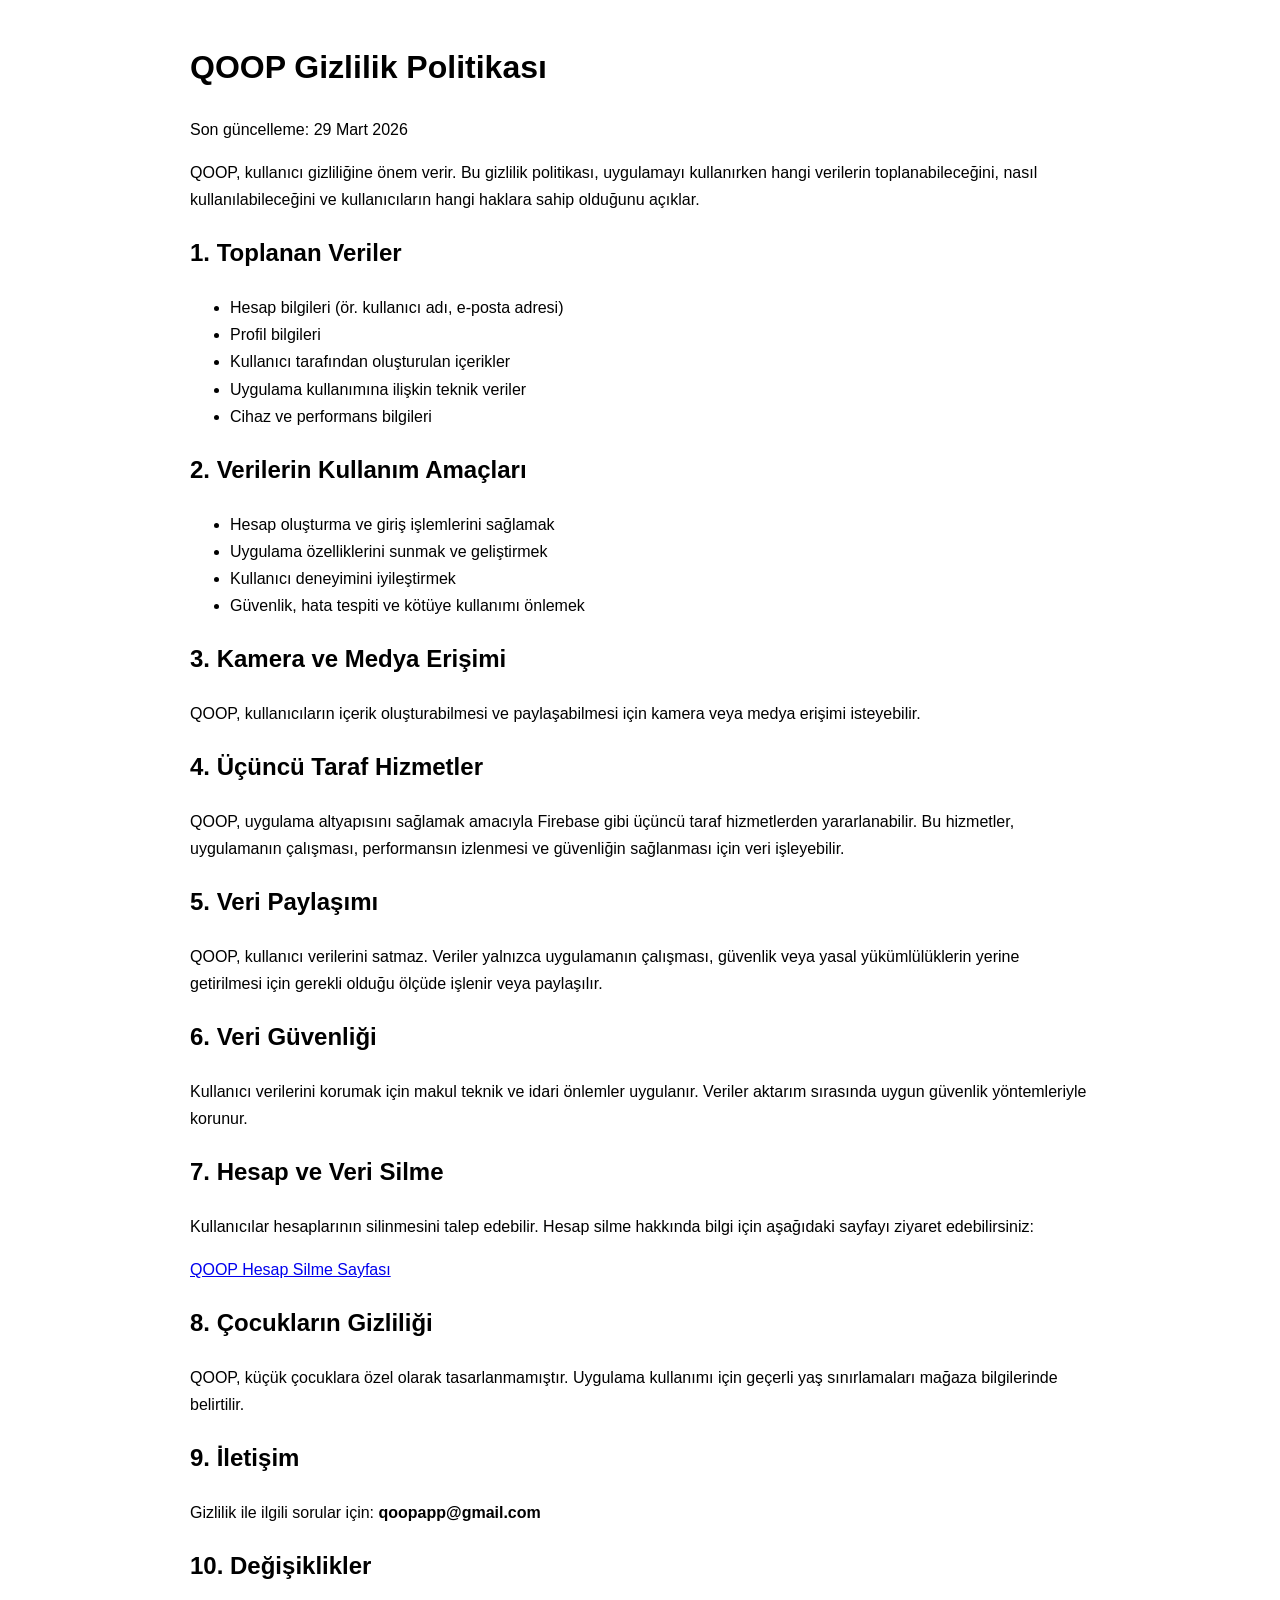
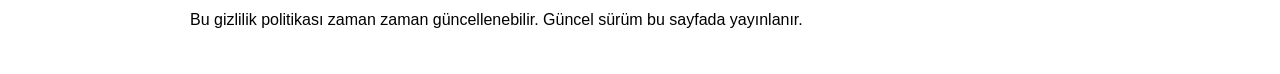
==== index.html @ 03ceca77 "Add QOOP privacy policy in index.html This HTML file outlines the privacy policy for QOOP, detailing" ====
<!DOCTYPE html>
<html lang="tr">
<head>
  <meta charset="UTF-8" />
  <meta name="viewport" content="width=device-width, initial-scale=1.0" />
  <title>QOOP Gizlilik Politikası</title>
</head>
<body style="font-family: Arial, sans-serif; max-width: 900px; margin: 40px auto; line-height: 1.7; padding: 0 20px;">
  <h1>QOOP Gizlilik Politikası</h1>
  <p>Son güncelleme: 29 Mart 2026</p>

  <p>QOOP, kullanıcı gizliliğine önem verir. Bu gizlilik politikası, uygulamayı kullanırken hangi verilerin toplanabileceğini, nasıl kullanılabileceğini ve kullanıcıların hangi haklara sahip olduğunu açıklar.</p>

  <h2>1. Toplanan Veriler</h2>
  <ul>
    <li>Hesap bilgileri (ör. kullanıcı adı, e-posta adresi)</li>
    <li>Profil bilgileri</li>
    <li>Kullanıcı tarafından oluşturulan içerikler</li>
    <li>Uygulama kullanımına ilişkin teknik veriler</li>
    <li>Cihaz ve performans bilgileri</li>
  </ul>

  <h2>2. Verilerin Kullanım Amaçları</h2>
  <ul>
    <li>Hesap oluşturma ve giriş işlemlerini sağlamak</li>
    <li>Uygulama özelliklerini sunmak ve geliştirmek</li>
    <li>Kullanıcı deneyimini iyileştirmek</li>
    <li>Güvenlik, hata tespiti ve kötüye kullanımı önlemek</li>
  </ul>

  <h2>3. Kamera ve Medya Erişimi</h2>
  <p>QOOP, kullanıcıların içerik oluşturabilmesi ve paylaşabilmesi için kamera veya medya erişimi isteyebilir.</p>

  <h2>4. Üçüncü Taraf Hizmetler</h2>
  <p>QOOP, uygulama altyapısını sağlamak amacıyla Firebase gibi üçüncü taraf hizmetlerden yararlanabilir. Bu hizmetler, uygulamanın çalışması, performansın izlenmesi ve güvenliğin sağlanması için veri işleyebilir.</p>

  <h2>5. Veri Paylaşımı</h2>
  <p>QOOP, kullanıcı verilerini satmaz. Veriler yalnızca uygulamanın çalışması, güvenlik veya yasal yükümlülüklerin yerine getirilmesi için gerekli olduğu ölçüde işlenir veya paylaşılır.</p>

  <h2>6. Veri Güvenliği</h2>
  <p>Kullanıcı verilerini korumak için makul teknik ve idari önlemler uygulanır. Veriler aktarım sırasında uygun güvenlik yöntemleriyle korunur.</p>

  <h2>7. Hesap ve Veri Silme</h2>
  <p>Kullanıcılar hesaplarının silinmesini talep edebilir. Hesap silme hakkında bilgi için aşağıdaki sayfayı ziyaret edebilirsiniz:</p>
  <p><a href="https://tasdemirebubekir347-star.github.io/qoop-account-delete/">QOOP Hesap Silme Sayfası</a></p>

  <h2>8. Çocukların Gizliliği</h2>
  <p>QOOP, küçük çocuklara özel olarak tasarlanmamıştır. Uygulama kullanımı için geçerli yaş sınırlamaları mağaza bilgilerinde belirtilir.</p>

  <h2>9. İletişim</h2>
  <p>Gizlilik ile ilgili sorular için: <strong>qoopapp@gmail.com</strong></p>

  <h2>10. Değişiklikler</h2>
  <p>Bu gizlilik politikası zaman zaman güncellenebilir. Güncel sürüm bu sayfada yayınlanır.</p>
</body>
</html>
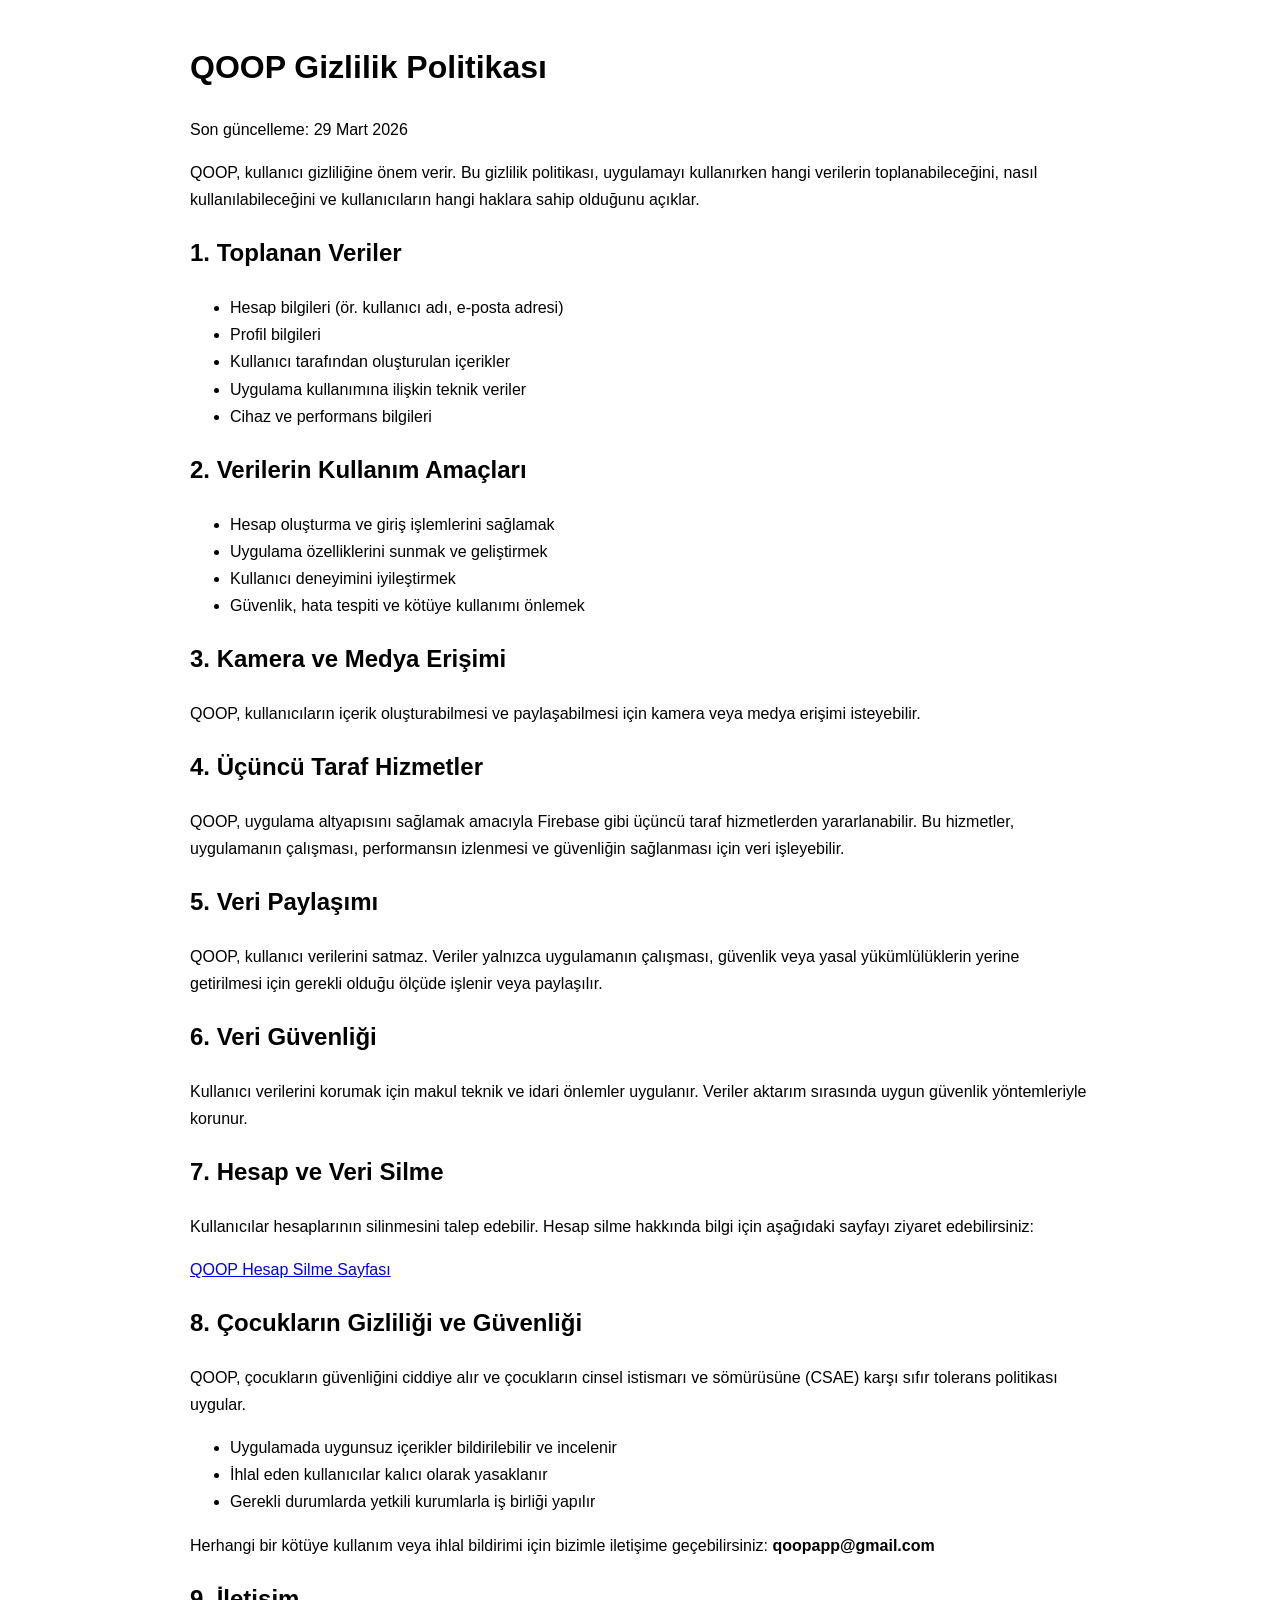
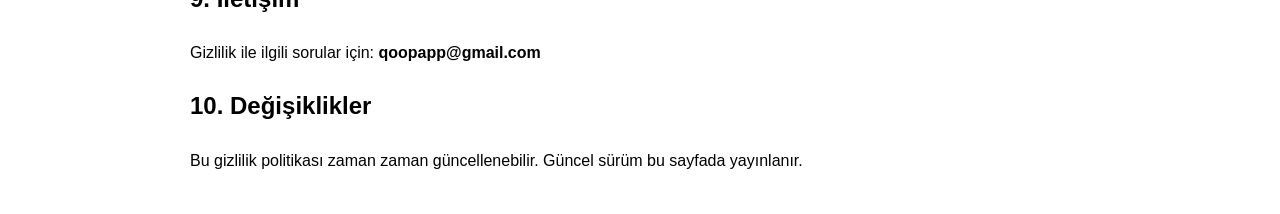
==== commit ad5bcbd1: "Update index.html" ====
--- a/index.html
+++ b/index.html
@@ -1,4 +1,3 @@
-<!DOCTYPE html>
 <html lang="tr">
 <head>
   <meta charset="UTF-8" />
@@ -44,8 +43,14 @@
   <p>Kullanıcılar hesaplarının silinmesini talep edebilir. Hesap silme hakkında bilgi için aşağıdaki sayfayı ziyaret edebilirsiniz:</p>
   <p><a href="https://tasdemirebubekir347-star.github.io/qoop-account-delete/">QOOP Hesap Silme Sayfası</a></p>
 
-  <h2>8. Çocukların Gizliliği</h2>
-  <p>QOOP, küçük çocuklara özel olarak tasarlanmamıştır. Uygulama kullanımı için geçerli yaş sınırlamaları mağaza bilgilerinde belirtilir.</p>
+  <h2>8. Çocukların Gizliliği ve Güvenliği</h2>
+  <p>QOOP, çocukların güvenliğini ciddiye alır ve çocukların cinsel istismarı ve sömürüsüne (CSAE) karşı sıfır tolerans politikası uygular.</p>
+  <ul>
+    <li>Uygulamada uygunsuz içerikler bildirilebilir ve incelenir</li>
+    <li>İhlal eden kullanıcılar kalıcı olarak yasaklanır</li>
+    <li>Gerekli durumlarda yetkili kurumlarla iş birliği yapılır</li>
+  </ul>
+  <p>Herhangi bir kötüye kullanım veya ihlal bildirimi için bizimle iletişime geçebilirsiniz: <strong>qoopapp@gmail.com</strong></p>
 
   <h2>9. İletişim</h2>
   <p>Gizlilik ile ilgili sorular için: <strong>qoopapp@gmail.com</strong></p>
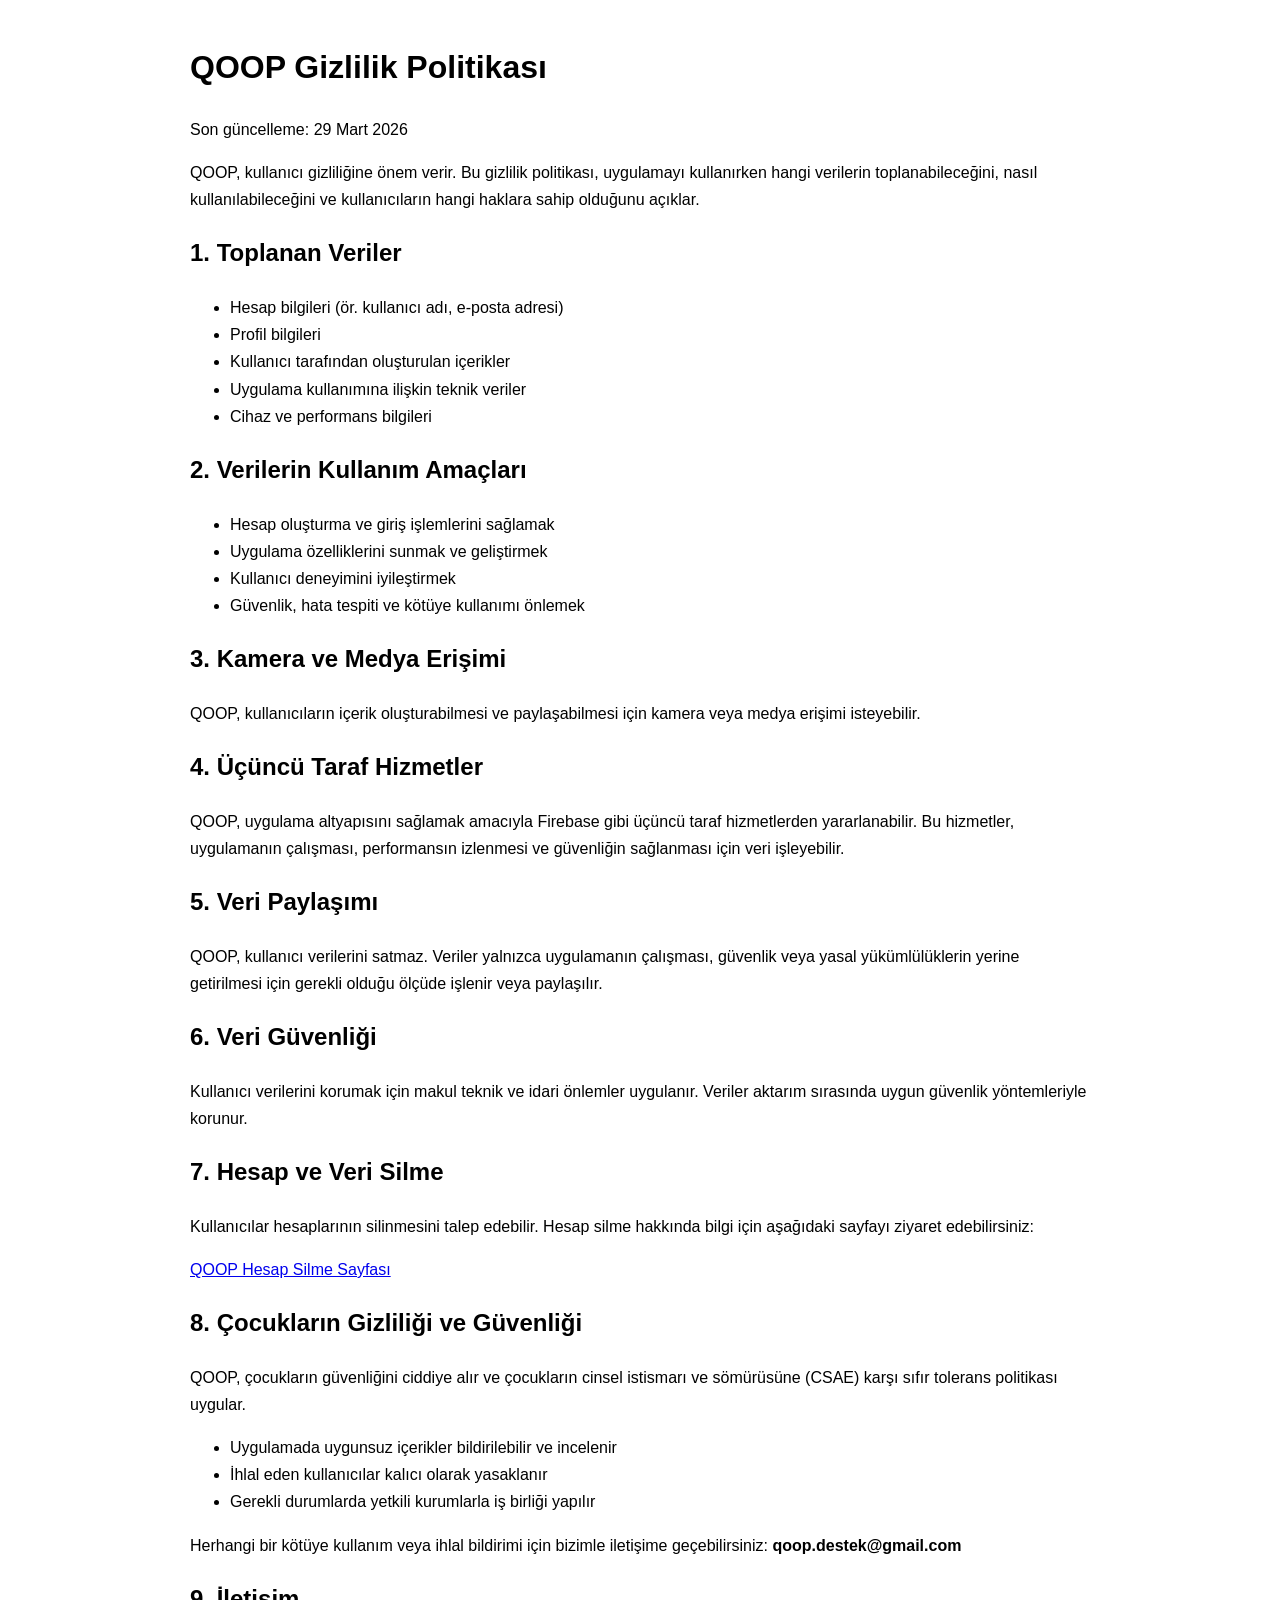
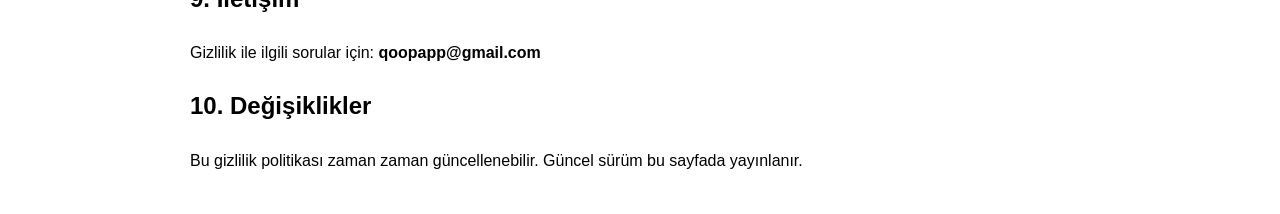
==== commit 93fe41bf: "Update contact email for abuse reports" ====
--- a/index.html
+++ b/index.html
@@ -50,7 +50,7 @@
     <li>İhlal eden kullanıcılar kalıcı olarak yasaklanır</li>
     <li>Gerekli durumlarda yetkili kurumlarla iş birliği yapılır</li>
   </ul>
-  <p>Herhangi bir kötüye kullanım veya ihlal bildirimi için bizimle iletişime geçebilirsiniz: <strong>qoopapp@gmail.com</strong></p>
+  <p>Herhangi bir kötüye kullanım veya ihlal bildirimi için bizimle iletişime geçebilirsiniz: <strong>qoop.destek@gmail.com</strong></p>
 
   <h2>9. İletişim</h2>
   <p>Gizlilik ile ilgili sorular için: <strong>qoopapp@gmail.com</strong></p>
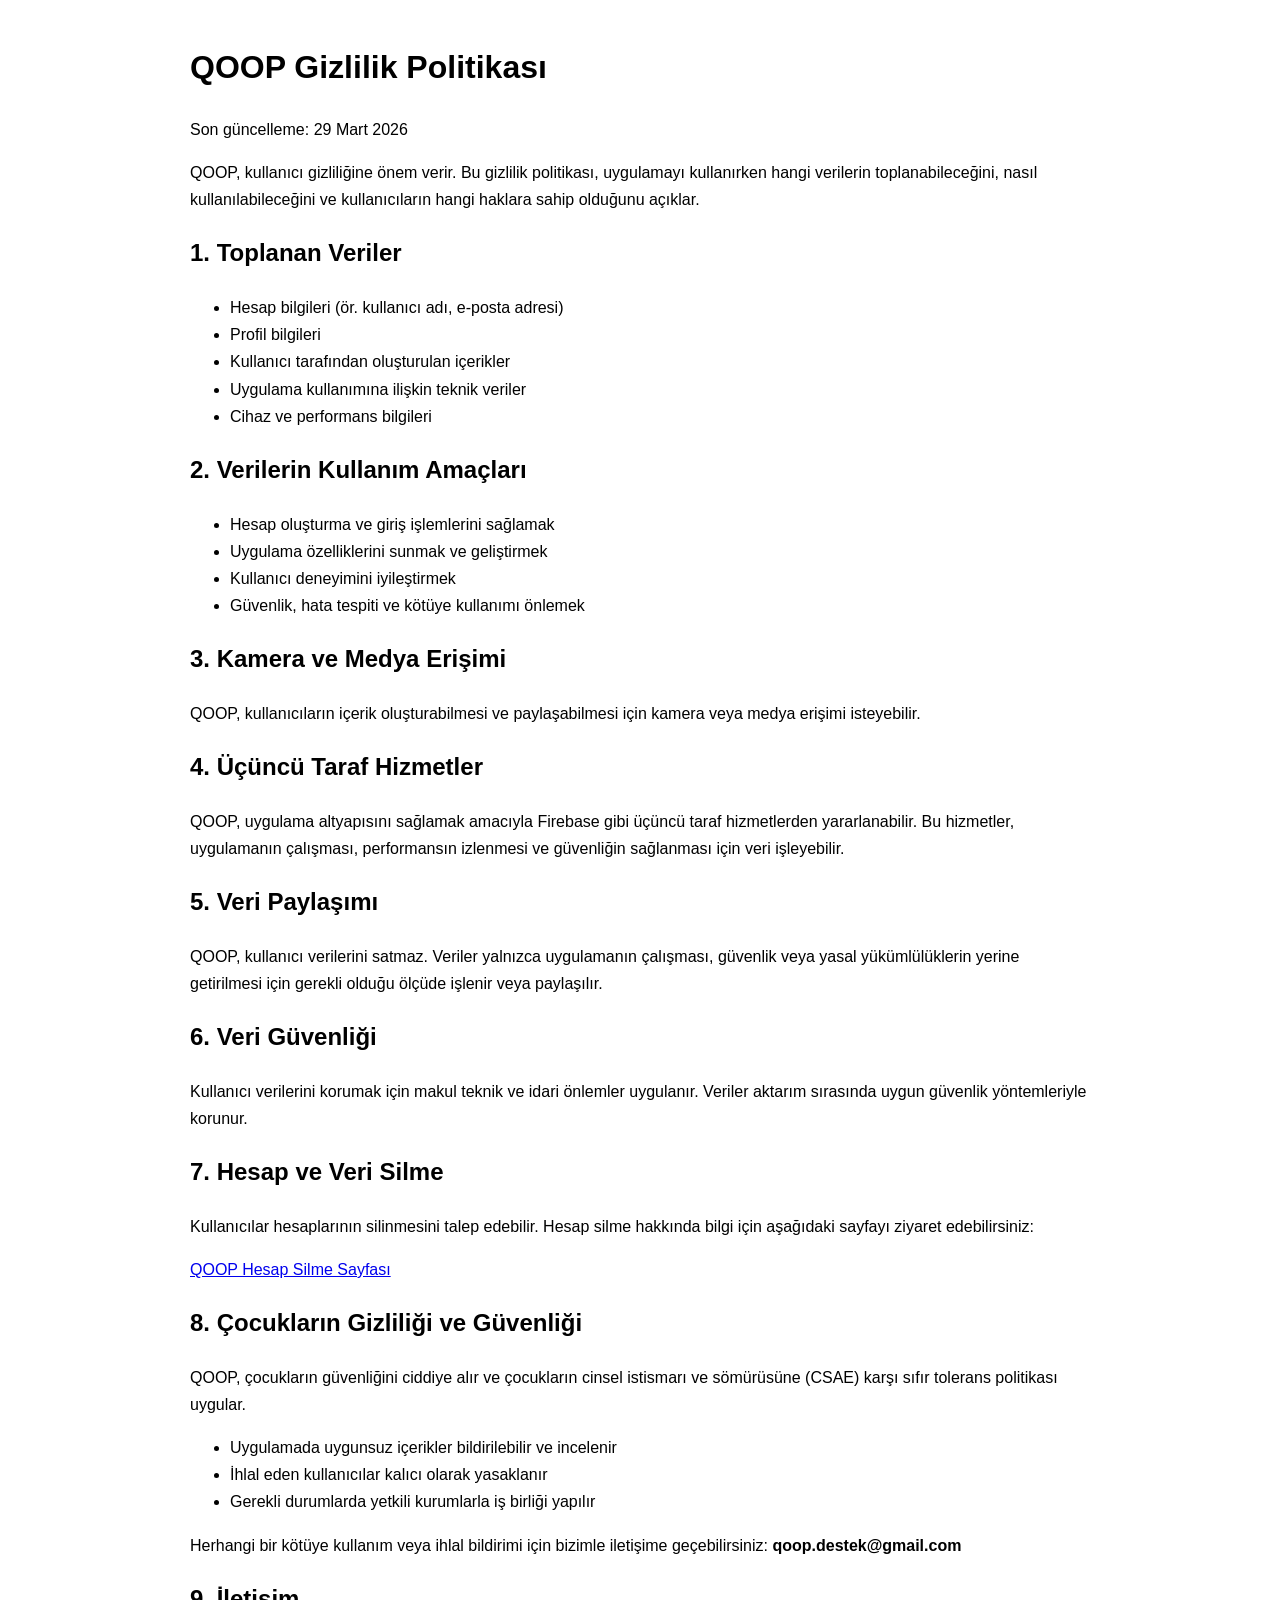
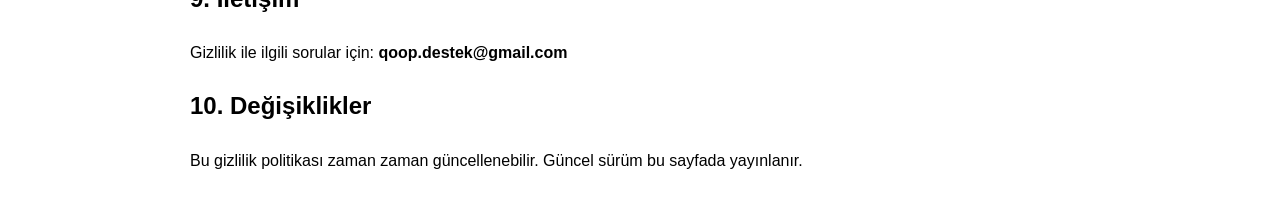
==== commit 16de0e45: "Update contact email for privacy inquiries" ====
--- a/index.html
+++ b/index.html
@@ -53,7 +53,7 @@
   <p>Herhangi bir kötüye kullanım veya ihlal bildirimi için bizimle iletişime geçebilirsiniz: <strong>qoop.destek@gmail.com</strong></p>
 
   <h2>9. İletişim</h2>
-  <p>Gizlilik ile ilgili sorular için: <strong>qoopapp@gmail.com</strong></p>
+  <p>Gizlilik ile ilgili sorular için: <strong>qoop.destek@gmail.com</strong></p>
 
   <h2>10. Değişiklikler</h2>
   <p>Bu gizlilik politikası zaman zaman güncellenebilir. Güncel sürüm bu sayfada yayınlanır.</p>
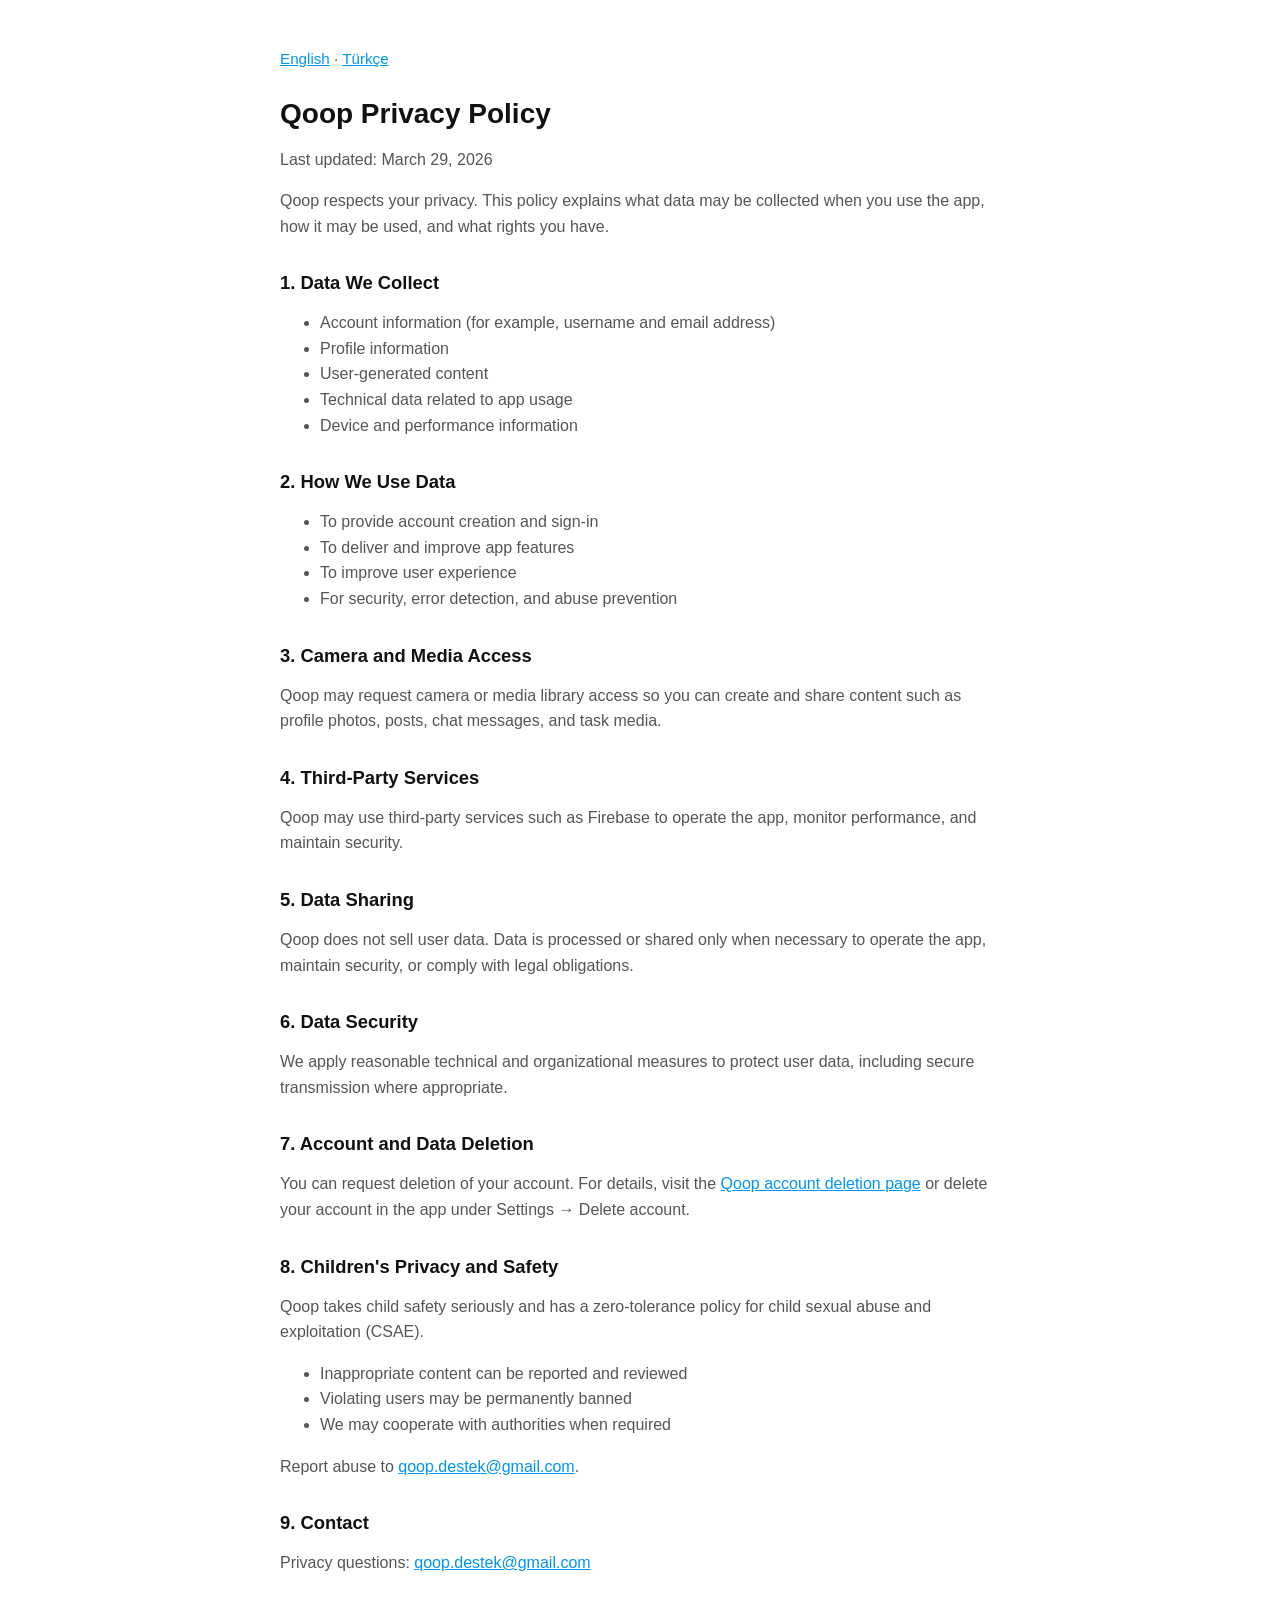
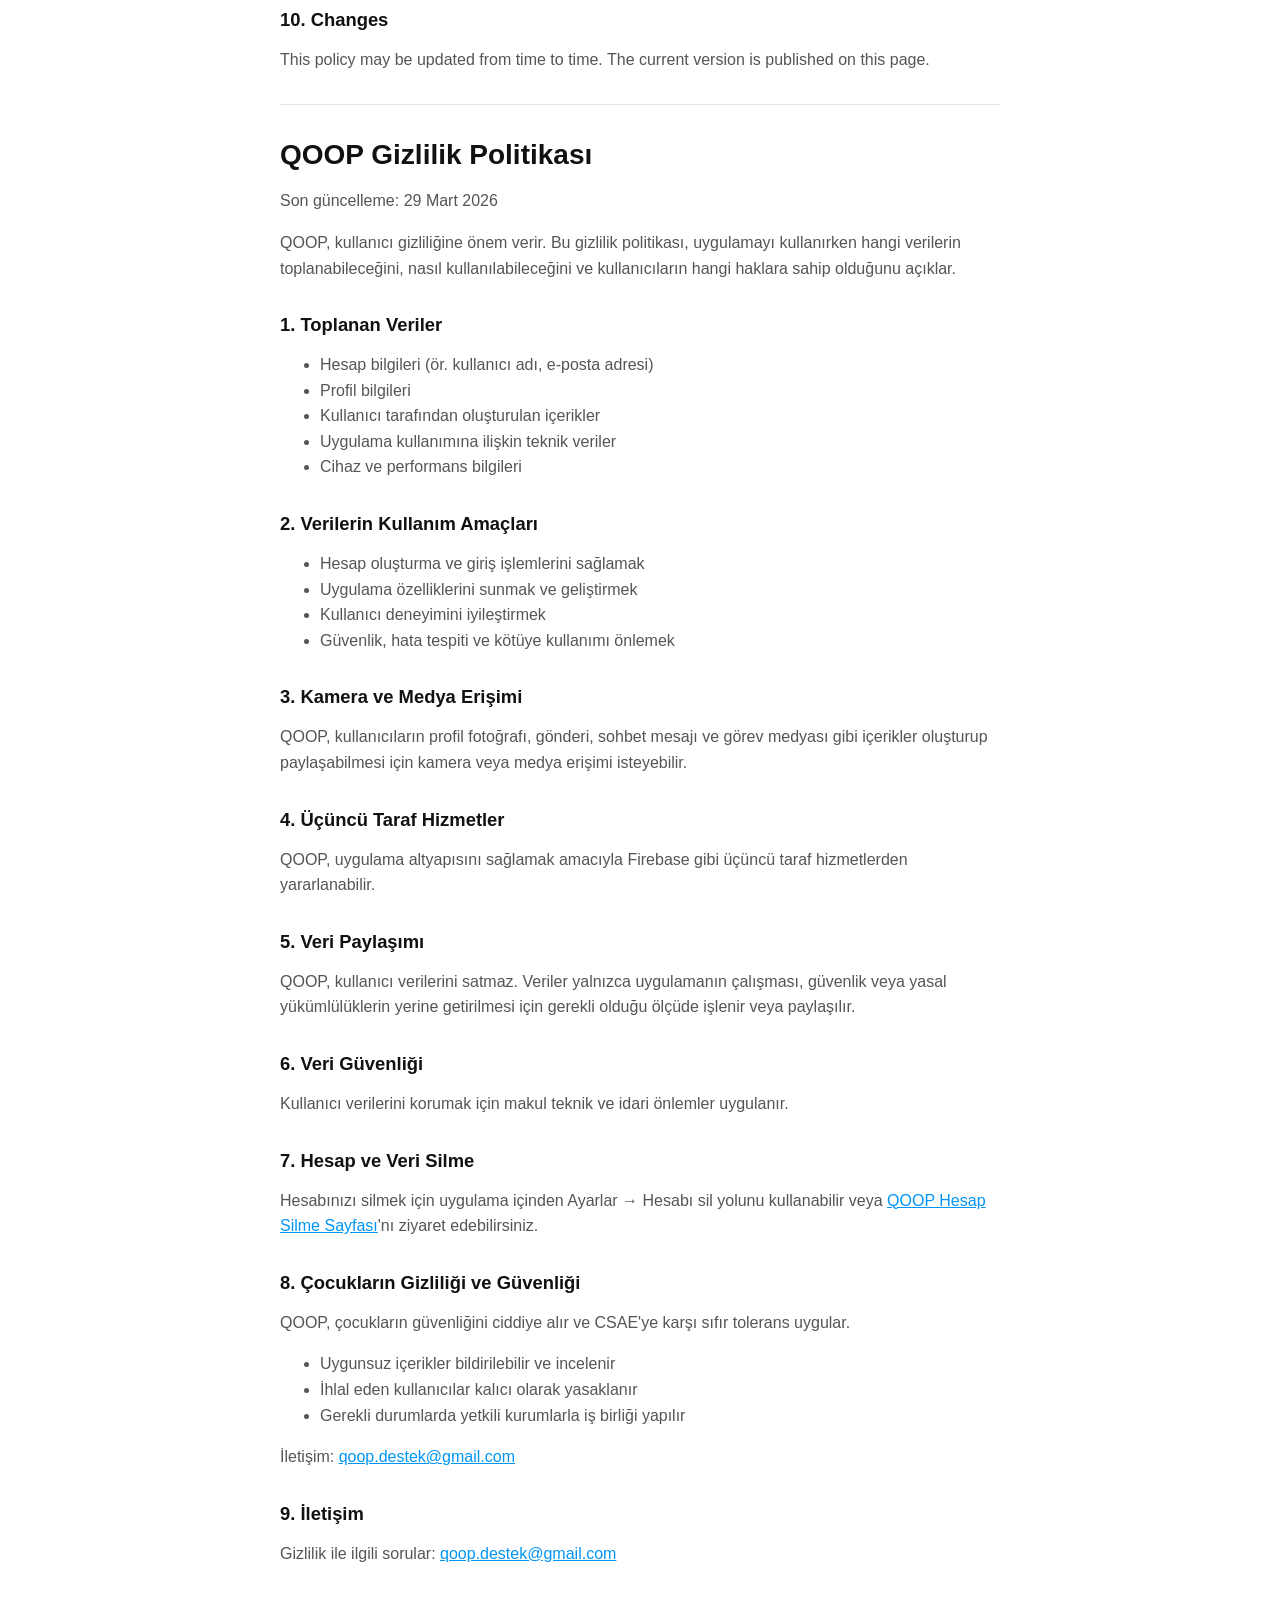
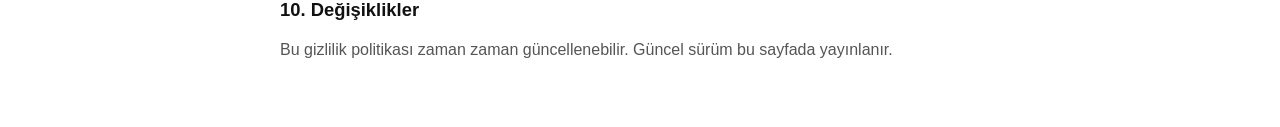
==== commit f390ff82: "Update privacy policy with bilingual EN/TR content for Apple review. Co-authored-by: Cursor <cursora" ====
--- a/index.html
+++ b/index.html
@@ -1,61 +1,136 @@
-<html lang="tr">
+<!DOCTYPE html>
+<html lang="en">
 <head>
-  <meta charset="UTF-8" />
-  <meta name="viewport" content="width=device-width, initial-scale=1.0" />
-  <title>QOOP Gizlilik Politikası</title>
+  <meta charset="utf-8" />
+  <meta name="viewport" content="width=device-width, initial-scale=1" />
+  <title>Qoop Privacy Policy</title>
+  <style>
+    :root { color-scheme: light dark; --bg:#fff; --text:#111; --muted:#555; --link:#0095f6; --card:#f7f7f7; --border:#e5e5e5; }
+    @media (prefers-color-scheme: dark) {
+      :root { --bg:#000; --text:#f5f5f5; --muted:#b0b0b0; --card:#121212; --border:#262626; }
+    }
+    body { margin:0; font-family:-apple-system,BlinkMacSystemFont,"Segoe UI",Roboto,Helvetica,Arial,sans-serif; background:var(--bg); color:var(--text); line-height:1.6; }
+    main { max-width:720px; margin:0 auto; padding:32px 20px 48px; }
+    h1,h2 { line-height:1.25; }
+    h1 { font-size:1.75rem; margin-bottom:.5rem; }
+    h2 { font-size:1.15rem; margin-top:2rem; }
+    p,li { color:var(--muted); }
+    a { color:var(--link); }
+    .lang-switch { margin-bottom:24px; font-size:.95rem; }
+    hr { border:none; border-top:1px solid var(--border); margin:32px 0; }
+  </style>
 </head>
-<body style="font-family: Arial, sans-serif; max-width: 900px; margin: 40px auto; line-height: 1.7; padding: 0 20px;">
-  <h1>QOOP Gizlilik Politikası</h1>
-  <p>Son güncelleme: 29 Mart 2026</p>
+<body>
+  <main>
+    <p class="lang-switch"><a href="#en">English</a> · <a href="#tr">Türkçe</a></p>
 
-  <p>QOOP, kullanıcı gizliliğine önem verir. Bu gizlilik politikası, uygulamayı kullanırken hangi verilerin toplanabileceğini, nasıl kullanılabileceğini ve kullanıcıların hangi haklara sahip olduğunu açıklar.</p>
+    <section id="en" lang="en">
+      <h1>Qoop Privacy Policy</h1>
+      <p>Last updated: March 29, 2026</p>
+      <p>Qoop respects your privacy. This policy explains what data may be collected when you use the app, how it may be used, and what rights you have.</p>
 
-  <h2>1. Toplanan Veriler</h2>
-  <ul>
-    <li>Hesap bilgileri (ör. kullanıcı adı, e-posta adresi)</li>
-    <li>Profil bilgileri</li>
-    <li>Kullanıcı tarafından oluşturulan içerikler</li>
-    <li>Uygulama kullanımına ilişkin teknik veriler</li>
-    <li>Cihaz ve performans bilgileri</li>
-  </ul>
+      <h2>1. Data We Collect</h2>
+      <ul>
+        <li>Account information (for example, username and email address)</li>
+        <li>Profile information</li>
+        <li>User-generated content</li>
+        <li>Technical data related to app usage</li>
+        <li>Device and performance information</li>
+      </ul>
 
-  <h2>2. Verilerin Kullanım Amaçları</h2>
-  <ul>
-    <li>Hesap oluşturma ve giriş işlemlerini sağlamak</li>
-    <li>Uygulama özelliklerini sunmak ve geliştirmek</li>
-    <li>Kullanıcı deneyimini iyileştirmek</li>
-    <li>Güvenlik, hata tespiti ve kötüye kullanımı önlemek</li>
-  </ul>
+      <h2>2. How We Use Data</h2>
+      <ul>
+        <li>To provide account creation and sign-in</li>
+        <li>To deliver and improve app features</li>
+        <li>To improve user experience</li>
+        <li>For security, error detection, and abuse prevention</li>
+      </ul>
 
-  <h2>3. Kamera ve Medya Erişimi</h2>
-  <p>QOOP, kullanıcıların içerik oluşturabilmesi ve paylaşabilmesi için kamera veya medya erişimi isteyebilir.</p>
+      <h2>3. Camera and Media Access</h2>
+      <p>Qoop may request camera or media library access so you can create and share content such as profile photos, posts, chat messages, and task media.</p>
 
-  <h2>4. Üçüncü Taraf Hizmetler</h2>
-  <p>QOOP, uygulama altyapısını sağlamak amacıyla Firebase gibi üçüncü taraf hizmetlerden yararlanabilir. Bu hizmetler, uygulamanın çalışması, performansın izlenmesi ve güvenliğin sağlanması için veri işleyebilir.</p>
+      <h2>4. Third-Party Services</h2>
+      <p>Qoop may use third-party services such as Firebase to operate the app, monitor performance, and maintain security.</p>
 
-  <h2>5. Veri Paylaşımı</h2>
-  <p>QOOP, kullanıcı verilerini satmaz. Veriler yalnızca uygulamanın çalışması, güvenlik veya yasal yükümlülüklerin yerine getirilmesi için gerekli olduğu ölçüde işlenir veya paylaşılır.</p>
+      <h2>5. Data Sharing</h2>
+      <p>Qoop does not sell user data. Data is processed or shared only when necessary to operate the app, maintain security, or comply with legal obligations.</p>
 
-  <h2>6. Veri Güvenliği</h2>
-  <p>Kullanıcı verilerini korumak için makul teknik ve idari önlemler uygulanır. Veriler aktarım sırasında uygun güvenlik yöntemleriyle korunur.</p>
+      <h2>6. Data Security</h2>
+      <p>We apply reasonable technical and organizational measures to protect user data, including secure transmission where appropriate.</p>
 
-  <h2>7. Hesap ve Veri Silme</h2>
-  <p>Kullanıcılar hesaplarının silinmesini talep edebilir. Hesap silme hakkında bilgi için aşağıdaki sayfayı ziyaret edebilirsiniz:</p>
-  <p><a href="https://tasdemirebubekir347-star.github.io/qoop-account-delete/">QOOP Hesap Silme Sayfası</a></p>
+      <h2>7. Account and Data Deletion</h2>
+      <p>You can request deletion of your account. For details, visit the <a href="delete-account.html">Qoop account deletion page</a> or delete your account in the app under Settings → Delete account.</p>
 
-  <h2>8. Çocukların Gizliliği ve Güvenliği</h2>
-  <p>QOOP, çocukların güvenliğini ciddiye alır ve çocukların cinsel istismarı ve sömürüsüne (CSAE) karşı sıfır tolerans politikası uygular.</p>
-  <ul>
-    <li>Uygulamada uygunsuz içerikler bildirilebilir ve incelenir</li>
-    <li>İhlal eden kullanıcılar kalıcı olarak yasaklanır</li>
-    <li>Gerekli durumlarda yetkili kurumlarla iş birliği yapılır</li>
-  </ul>
-  <p>Herhangi bir kötüye kullanım veya ihlal bildirimi için bizimle iletişime geçebilirsiniz: <strong>qoop.destek@gmail.com</strong></p>
+      <h2>8. Children's Privacy and Safety</h2>
+      <p>Qoop takes child safety seriously and has a zero-tolerance policy for child sexual abuse and exploitation (CSAE).</p>
+      <ul>
+        <li>Inappropriate content can be reported and reviewed</li>
+        <li>Violating users may be permanently banned</li>
+        <li>We may cooperate with authorities when required</li>
+      </ul>
+      <p>Report abuse to <a href="mailto:qoop.destek@gmail.com">qoop.destek@gmail.com</a>.</p>
 
-  <h2>9. İletişim</h2>
-  <p>Gizlilik ile ilgili sorular için: <strong>qoop.destek@gmail.com</strong></p>
+      <h2>9. Contact</h2>
+      <p>Privacy questions: <a href="mailto:qoop.destek@gmail.com">qoop.destek@gmail.com</a></p>
 
-  <h2>10. Değişiklikler</h2>
-  <p>Bu gizlilik politikası zaman zaman güncellenebilir. Güncel sürüm bu sayfada yayınlanır.</p>
+      <h2>10. Changes</h2>
+      <p>This policy may be updated from time to time. The current version is published on this page.</p>
+    </section>
+
+    <hr />
+
+    <section id="tr" lang="tr">
+      <h1>QOOP Gizlilik Politikası</h1>
+      <p>Son güncelleme: 29 Mart 2026</p>
+      <p>QOOP, kullanıcı gizliliğine önem verir. Bu gizlilik politikası, uygulamayı kullanırken hangi verilerin toplanabileceğini, nasıl kullanılabileceğini ve kullanıcıların hangi haklara sahip olduğunu açıklar.</p>
+
+      <h2>1. Toplanan Veriler</h2>
+      <ul>
+        <li>Hesap bilgileri (ör. kullanıcı adı, e-posta adresi)</li>
+        <li>Profil bilgileri</li>
+        <li>Kullanıcı tarafından oluşturulan içerikler</li>
+        <li>Uygulama kullanımına ilişkin teknik veriler</li>
+        <li>Cihaz ve performans bilgileri</li>
+      </ul>
+
+      <h2>2. Verilerin Kullanım Amaçları</h2>
+      <ul>
+        <li>Hesap oluşturma ve giriş işlemlerini sağlamak</li>
+        <li>Uygulama özelliklerini sunmak ve geliştirmek</li>
+        <li>Kullanıcı deneyimini iyileştirmek</li>
+        <li>Güvenlik, hata tespiti ve kötüye kullanımı önlemek</li>
+      </ul>
+
+      <h2>3. Kamera ve Medya Erişimi</h2>
+      <p>QOOP, kullanıcıların profil fotoğrafı, gönderi, sohbet mesajı ve görev medyası gibi içerikler oluşturup paylaşabilmesi için kamera veya medya erişimi isteyebilir.</p>
+
+      <h2>4. Üçüncü Taraf Hizmetler</h2>
+      <p>QOOP, uygulama altyapısını sağlamak amacıyla Firebase gibi üçüncü taraf hizmetlerden yararlanabilir.</p>
+
+      <h2>5. Veri Paylaşımı</h2>
+      <p>QOOP, kullanıcı verilerini satmaz. Veriler yalnızca uygulamanın çalışması, güvenlik veya yasal yükümlülüklerin yerine getirilmesi için gerekli olduğu ölçüde işlenir veya paylaşılır.</p>
+
+      <h2>6. Veri Güvenliği</h2>
+      <p>Kullanıcı verilerini korumak için makul teknik ve idari önlemler uygulanır.</p>
+
+      <h2>7. Hesap ve Veri Silme</h2>
+      <p>Hesabınızı silmek için uygulama içinden Ayarlar → Hesabı sil yolunu kullanabilir veya <a href="delete-account.html">QOOP Hesap Silme Sayfası</a>'nı ziyaret edebilirsiniz.</p>
+
+      <h2>8. Çocukların Gizliliği ve Güvenliği</h2>
+      <p>QOOP, çocukların güvenliğini ciddiye alır ve CSAE'ye karşı sıfır tolerans uygular.</p>
+      <ul>
+        <li>Uygunsuz içerikler bildirilebilir ve incelenir</li>
+        <li>İhlal eden kullanıcılar kalıcı olarak yasaklanır</li>
+        <li>Gerekli durumlarda yetkili kurumlarla iş birliği yapılır</li>
+      </ul>
+      <p>İletişim: <a href="mailto:qoop.destek@gmail.com">qoop.destek@gmail.com</a></p>
+
+      <h2>9. İletişim</h2>
+      <p>Gizlilik ile ilgili sorular: <a href="mailto:qoop.destek@gmail.com">qoop.destek@gmail.com</a></p>
+
+      <h2>10. Değişiklikler</h2>
+      <p>Bu gizlilik politikası zaman zaman güncellenebilir. Güncel sürüm bu sayfada yayınlanır.</p>
+    </section>
+  </main>
 </body>
 </html>
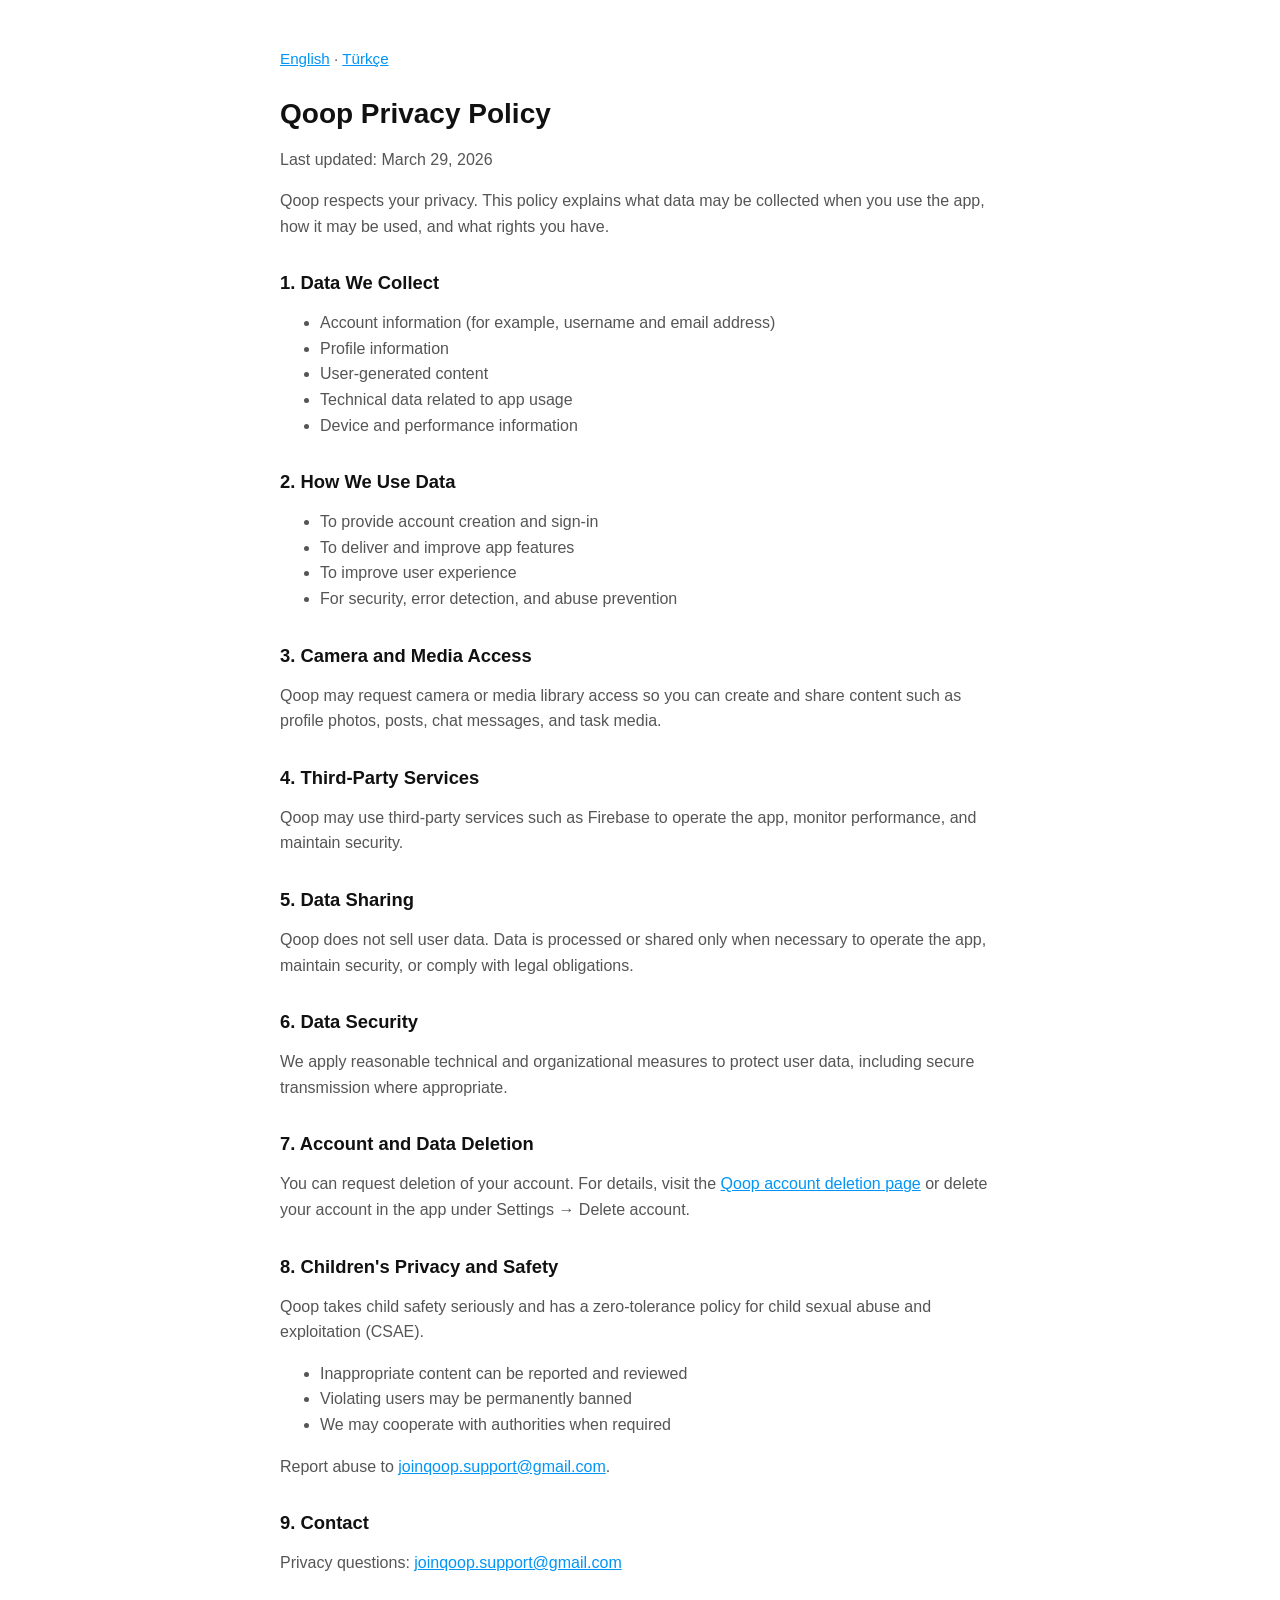
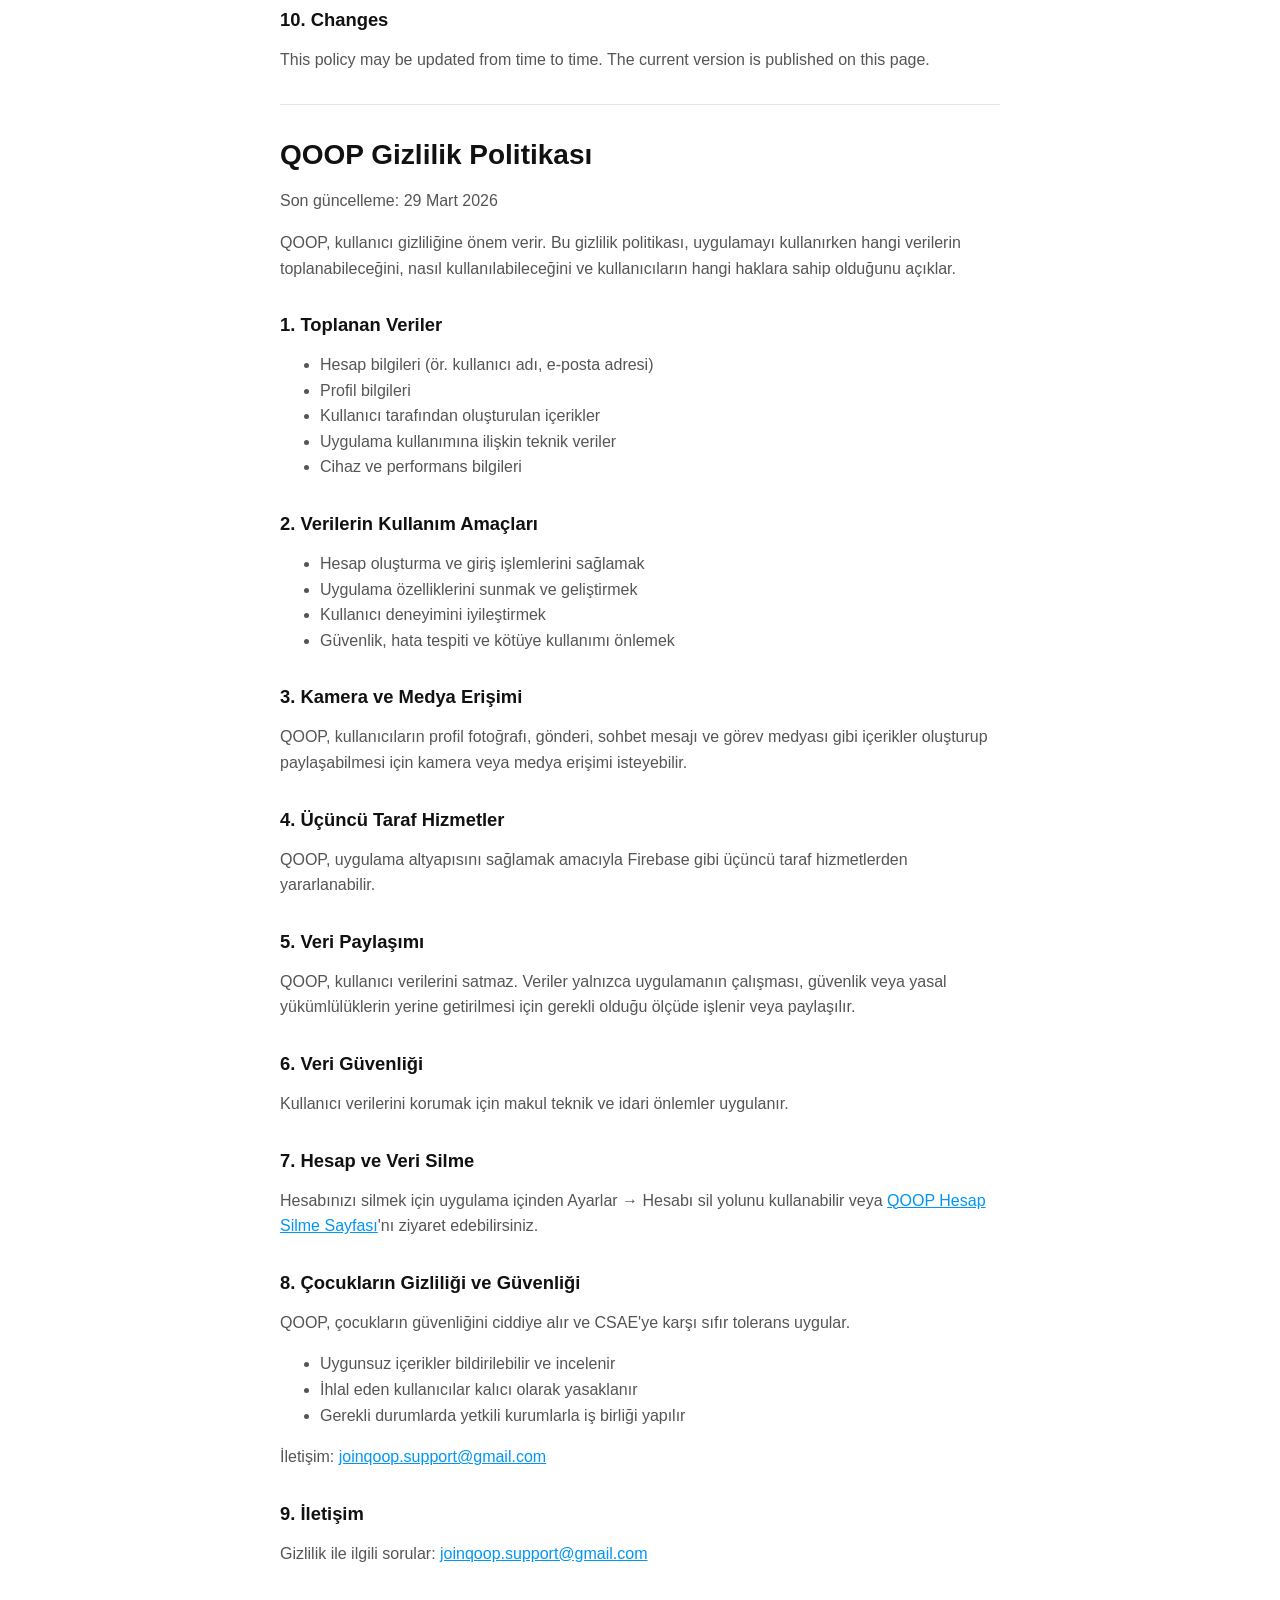
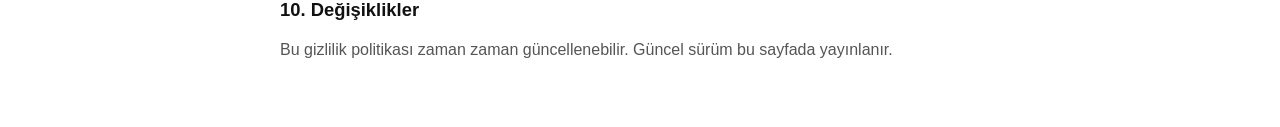
==== commit 0b753fac: "Update support email to joinqoop.support@gmail.com" ====
--- a/index.html
+++ b/index.html
@@ -68,10 +68,10 @@
         <li>Violating users may be permanently banned</li>
         <li>We may cooperate with authorities when required</li>
       </ul>
-      <p>Report abuse to <a href="mailto:qoop.destek@gmail.com">qoop.destek@gmail.com</a>.</p>
+      <p>Report abuse to <a href="mailto:joinqoop.support@gmail.com">joinqoop.support@gmail.com</a>.</p>
 
       <h2>9. Contact</h2>
-      <p>Privacy questions: <a href="mailto:qoop.destek@gmail.com">qoop.destek@gmail.com</a></p>
+      <p>Privacy questions: <a href="mailto:joinqoop.support@gmail.com">joinqoop.support@gmail.com</a></p>
 
       <h2>10. Changes</h2>
       <p>This policy may be updated from time to time. The current version is published on this page.</p>
@@ -123,10 +123,10 @@
         <li>İhlal eden kullanıcılar kalıcı olarak yasaklanır</li>
         <li>Gerekli durumlarda yetkili kurumlarla iş birliği yapılır</li>
       </ul>
-      <p>İletişim: <a href="mailto:qoop.destek@gmail.com">qoop.destek@gmail.com</a></p>
+      <p>İletişim: <a href="mailto:joinqoop.support@gmail.com">joinqoop.support@gmail.com</a></p>
 
       <h2>9. İletişim</h2>
-      <p>Gizlilik ile ilgili sorular: <a href="mailto:qoop.destek@gmail.com">qoop.destek@gmail.com</a></p>
+      <p>Gizlilik ile ilgili sorular: <a href="mailto:joinqoop.support@gmail.com">joinqoop.support@gmail.com</a></p>
 
       <h2>10. Değişiklikler</h2>
       <p>Bu gizlilik politikası zaman zaman güncellenebilir. Güncel sürüm bu sayfada yayınlanır.</p>
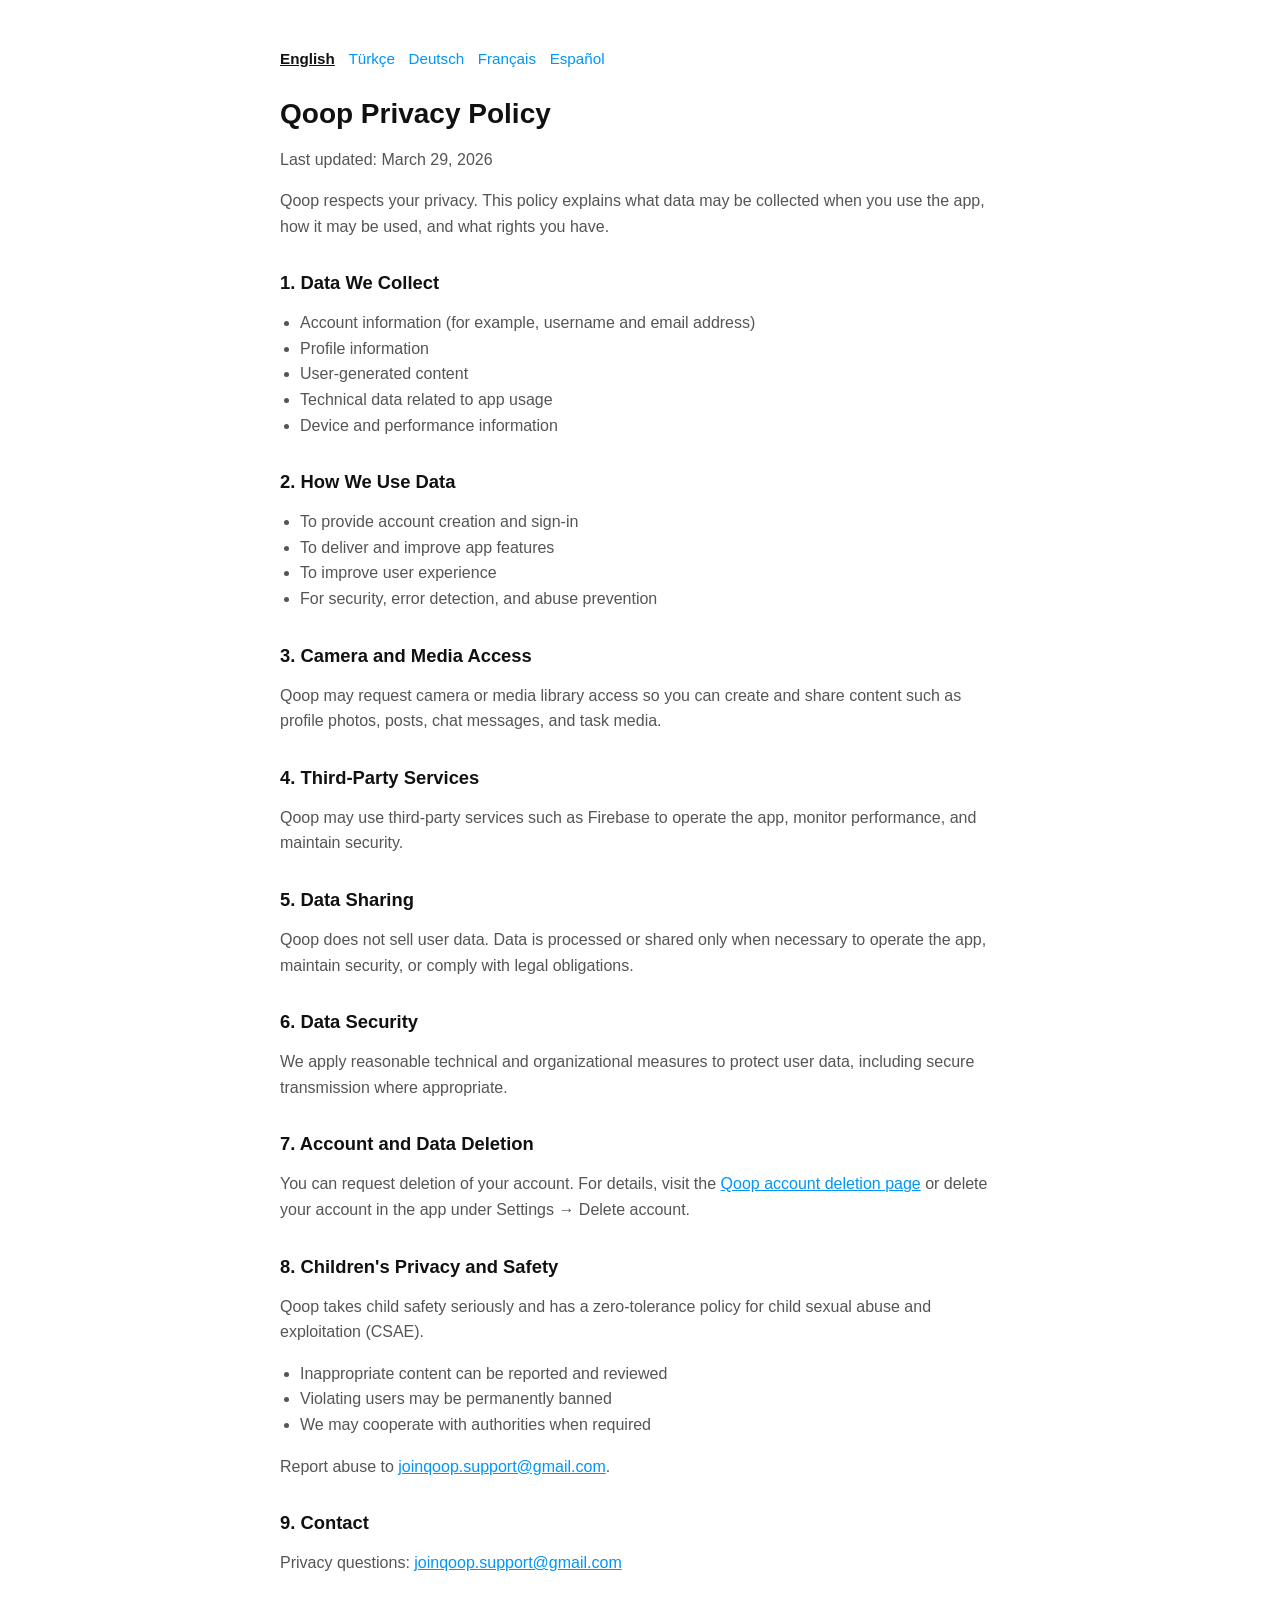
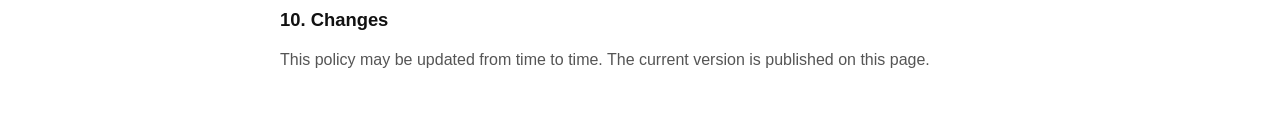
==== commit f1c300c6: "Add English, Turkish, German, French, and Spanish on legal pages" ====
--- a/index.html
+++ b/index.html
@@ -16,19 +16,31 @@
     h2 { font-size:1.15rem; margin-top:2rem; }
     p,li { color:var(--muted); }
     a { color:var(--link); }
-    .lang-switch { margin-bottom:24px; font-size:.95rem; }
-    hr { border:none; border-top:1px solid var(--border); margin:32px 0; }
+    ol, ul { padding-left:1.25rem; }
+    .card { background:var(--card); border:1px solid var(--border); border-radius:12px; padding:16px 18px; margin:20px 0; }
+    .lang-switch { margin-bottom:24px; font-size:.95rem; display:flex; flex-wrap:wrap; gap:.4rem .85rem; }
+    .lang-switch a { text-decoration:none; }
+    .lang-switch a.is-active { font-weight:700; color:var(--text); text-decoration:underline; }
+    .lang-panel { display:none; }
+    .lang-panel.is-active { display:block; }
+
   </style>
 </head>
 <body>
   <main>
-    <p class="lang-switch"><a href="#en">English</a> · <a href="#tr">Türkçe</a></p>
-
-    <section id="en" lang="en">
+    <p class="lang-switch" role="navigation">
+      <a href="#en">English</a>
+      <a href="#tr">Türkçe</a>
+      <a href="#de">Deutsch</a>
+      <a href="#fr">Français</a>
+      <a href="#es">Español</a>
+    </p>
+
+    <section id="en" class="lang-panel" lang="en">
+
       <h1>Qoop Privacy Policy</h1>
       <p>Last updated: March 29, 2026</p>
       <p>Qoop respects your privacy. This policy explains what data may be collected when you use the app, how it may be used, and what rights you have.</p>
-
       <h2>1. Data We Collect</h2>
       <ul>
         <li>Account information (for example, username and email address)</li>
@@ -37,7 +49,6 @@
         <li>Technical data related to app usage</li>
         <li>Device and performance information</li>
       </ul>
-
       <h2>2. How We Use Data</h2>
       <ul>
         <li>To provide account creation and sign-in</li>
@@ -45,22 +56,16 @@
         <li>To improve user experience</li>
         <li>For security, error detection, and abuse prevention</li>
       </ul>
-
       <h2>3. Camera and Media Access</h2>
       <p>Qoop may request camera or media library access so you can create and share content such as profile photos, posts, chat messages, and task media.</p>
-
       <h2>4. Third-Party Services</h2>
       <p>Qoop may use third-party services such as Firebase to operate the app, monitor performance, and maintain security.</p>
-
       <h2>5. Data Sharing</h2>
       <p>Qoop does not sell user data. Data is processed or shared only when necessary to operate the app, maintain security, or comply with legal obligations.</p>
-
       <h2>6. Data Security</h2>
       <p>We apply reasonable technical and organizational measures to protect user data, including secure transmission where appropriate.</p>
-
       <h2>7. Account and Data Deletion</h2>
       <p>You can request deletion of your account. For details, visit the <a href="delete-account.html">Qoop account deletion page</a> or delete your account in the app under Settings → Delete account.</p>
-
       <h2>8. Children's Privacy and Safety</h2>
       <p>Qoop takes child safety seriously and has a zero-tolerance policy for child sexual abuse and exploitation (CSAE).</p>
       <ul>
@@ -69,21 +74,16 @@
         <li>We may cooperate with authorities when required</li>
       </ul>
       <p>Report abuse to <a href="mailto:joinqoop.support@gmail.com">joinqoop.support@gmail.com</a>.</p>
-
       <h2>9. Contact</h2>
       <p>Privacy questions: <a href="mailto:joinqoop.support@gmail.com">joinqoop.support@gmail.com</a></p>
-
       <h2>10. Changes</h2>
       <p>This policy may be updated from time to time. The current version is published on this page.</p>
     </section>
-
-    <hr />
-
-    <section id="tr" lang="tr">
+    <section id="tr" class="lang-panel" lang="tr">
+
       <h1>QOOP Gizlilik Politikası</h1>
       <p>Son güncelleme: 29 Mart 2026</p>
       <p>QOOP, kullanıcı gizliliğine önem verir. Bu gizlilik politikası, uygulamayı kullanırken hangi verilerin toplanabileceğini, nasıl kullanılabileceğini ve kullanıcıların hangi haklara sahip olduğunu açıklar.</p>
-
       <h2>1. Toplanan Veriler</h2>
       <ul>
         <li>Hesap bilgileri (ör. kullanıcı adı, e-posta adresi)</li>
@@ -92,7 +92,6 @@
         <li>Uygulama kullanımına ilişkin teknik veriler</li>
         <li>Cihaz ve performans bilgileri</li>
       </ul>
-
       <h2>2. Verilerin Kullanım Amaçları</h2>
       <ul>
         <li>Hesap oluşturma ve giriş işlemlerini sağlamak</li>
@@ -100,22 +99,16 @@
         <li>Kullanıcı deneyimini iyileştirmek</li>
         <li>Güvenlik, hata tespiti ve kötüye kullanımı önlemek</li>
       </ul>
-
       <h2>3. Kamera ve Medya Erişimi</h2>
       <p>QOOP, kullanıcıların profil fotoğrafı, gönderi, sohbet mesajı ve görev medyası gibi içerikler oluşturup paylaşabilmesi için kamera veya medya erişimi isteyebilir.</p>
-
       <h2>4. Üçüncü Taraf Hizmetler</h2>
       <p>QOOP, uygulama altyapısını sağlamak amacıyla Firebase gibi üçüncü taraf hizmetlerden yararlanabilir.</p>
-
       <h2>5. Veri Paylaşımı</h2>
       <p>QOOP, kullanıcı verilerini satmaz. Veriler yalnızca uygulamanın çalışması, güvenlik veya yasal yükümlülüklerin yerine getirilmesi için gerekli olduğu ölçüde işlenir veya paylaşılır.</p>
-
       <h2>6. Veri Güvenliği</h2>
       <p>Kullanıcı verilerini korumak için makul teknik ve idari önlemler uygulanır.</p>
-
       <h2>7. Hesap ve Veri Silme</h2>
       <p>Hesabınızı silmek için uygulama içinden Ayarlar → Hesabı sil yolunu kullanabilir veya <a href="delete-account.html">QOOP Hesap Silme Sayfası</a>'nı ziyaret edebilirsiniz.</p>
-
       <h2>8. Çocukların Gizliliği ve Güvenliği</h2>
       <p>QOOP, çocukların güvenliğini ciddiye alır ve CSAE'ye karşı sıfır tolerans uygular.</p>
       <ul>
@@ -124,13 +117,169 @@
         <li>Gerekli durumlarda yetkili kurumlarla iş birliği yapılır</li>
       </ul>
       <p>İletişim: <a href="mailto:joinqoop.support@gmail.com">joinqoop.support@gmail.com</a></p>
-
       <h2>9. İletişim</h2>
       <p>Gizlilik ile ilgili sorular: <a href="mailto:joinqoop.support@gmail.com">joinqoop.support@gmail.com</a></p>
-
       <h2>10. Değişiklikler</h2>
       <p>Bu gizlilik politikası zaman zaman güncellenebilir. Güncel sürüm bu sayfada yayınlanır.</p>
     </section>
+    <section id="de" class="lang-panel" lang="de">
+
+      <h1>Qoop-Datenschutzrichtlinie</h1>
+      <p>Zuletzt aktualisiert: 29. März 2026</p>
+      <p>Qoop respektiert deine Privatsphäre. Diese Richtlinie erklärt, welche Daten bei der Nutzung der App erfasst werden können, wie sie verwendet werden dürfen und welche Rechte du hast.</p>
+      <h2>1. Welche Daten wir erfassen</h2>
+      <ul>
+        <li>Kontoinformationen (z. B. Benutzername und E-Mail-Adresse)</li>
+        <li>Profilinformationen</li>
+        <li>Von Nutzerinnen und Nutzern erstellte Inhalte</li>
+        <li>Technische Daten zur App-Nutzung</li>
+        <li>Geräte- und Leistungsinformationen</li>
+      </ul>
+      <h2>2. Wie wir Daten verwenden</h2>
+      <ul>
+        <li>Zur Kontoerstellung und Anmeldung</li>
+        <li>Zur Bereitstellung und Verbesserung von App-Funktionen</li>
+        <li>Zur Verbesserung der Nutzererfahrung</li>
+        <li>Für Sicherheit, Fehlererkennung und Missbrauchsprävention</li>
+      </ul>
+      <h2>3. Kamera- und Medienzugriff</h2>
+      <p>Qoop kann Zugriff auf Kamera oder Mediathek anfordern, damit du Inhalte wie Profilfotos, Beiträge, Chatnachrichten und Aufgabenmedien erstellen und teilen kannst.</p>
+      <h2>4. Dienste Dritter</h2>
+      <p>Qoop kann Dienste Dritter wie Firebase nutzen, um die App zu betreiben, die Leistung zu überwachen und die Sicherheit aufrechtzuerhalten.</p>
+      <h2>5. Datenweitergabe</h2>
+      <p>Qoop verkauft keine Nutzerdaten. Daten werden nur verarbeitet oder weitergegeben, wenn dies für den Betrieb der App, die Sicherheit oder gesetzliche Pflichten erforderlich ist.</p>
+      <h2>6. Datensicherheit</h2>
+      <p>Wir setzen angemessene technische und organisatorische Maßnahmen zum Schutz der Nutzerdaten ein, einschließlich sicherer Übertragung, soweit sinnvoll.</p>
+      <h2>7. Konto- und Datenlöschung</h2>
+      <p>Du kannst die Löschung deines Kontos beantragen. Details findest du auf der <a href="delete-account.html">Seite zur Kontolöschung</a> oder in der App unter Einstellungen → Konto löschen.</p>
+      <h2>8. Datenschutz und Sicherheit von Kindern</h2>
+      <p>Qoop nimmt den Schutz von Kindern ernst und hat eine Null-Toleranz-Politik gegenüber sexuellem Missbrauch und Ausbeutung von Kindern (CSAE).</p>
+      <ul>
+        <li>Unangemessene Inhalte können gemeldet und geprüft werden</li>
+        <li>Verstöße können zu einer dauerhaften Sperre führen</li>
+        <li>Bei Bedarf können wir mit Behörden zusammenarbeiten</li>
+      </ul>
+      <p>Missbrauch melden: <a href="mailto:joinqoop.support@gmail.com">joinqoop.support@gmail.com</a>.</p>
+      <h2>9. Kontakt</h2>
+      <p>Fragen zum Datenschutz: <a href="mailto:joinqoop.support@gmail.com">joinqoop.support@gmail.com</a></p>
+      <h2>10. Änderungen</h2>
+      <p>Diese Richtlinie kann von Zeit zu Zeit aktualisiert werden. Die aktuelle Fassung wird auf dieser Seite veröffentlicht.</p>
+    </section>
+    <section id="fr" class="lang-panel" lang="fr">
+
+      <h1>Politique de confidentialité Qoop</h1>
+      <p>Dernière mise à jour : 29 mars 2026</p>
+      <p>Qoop respecte votre vie privée. Cette politique explique quelles données peuvent être collectées lorsque vous utilisez l’application, comment elles peuvent être utilisées et quels sont vos droits.</p>
+      <h2>1. Données que nous collectons</h2>
+      <ul>
+        <li>Informations de compte (par exemple nom d’utilisateur et adresse e-mail)</li>
+        <li>Informations de profil</li>
+        <li>Contenus générés par les utilisateurs</li>
+        <li>Données techniques liées à l’usage de l’application</li>
+        <li>Informations sur l’appareil et les performances</li>
+      </ul>
+      <h2>2. Comment nous utilisons les données</h2>
+      <ul>
+        <li>Pour créer un compte et se connecter</li>
+        <li>Pour fournir et améliorer les fonctionnalités</li>
+        <li>Pour améliorer l’expérience utilisateur</li>
+        <li>Pour la sécurité, la détection d’erreurs et la prévention des abus</li>
+      </ul>
+      <h2>3. Accès à l’appareil photo et aux médias</h2>
+      <p>Qoop peut demander l’accès à l’appareil photo ou à la galerie afin que vous puissiez créer et partager des contenus tels que des photos de profil, des publications, des messages et des médias de tâches.</p>
+      <h2>4. Services tiers</h2>
+      <p>Qoop peut utiliser des services tiers tels que Firebase pour faire fonctionner l’application, surveiller les performances et assurer la sécurité.</p>
+      <h2>5. Partage des données</h2>
+      <p>Qoop ne vend pas les données des utilisateurs. Les données ne sont traitées ou partagées que lorsque c’est nécessaire pour faire fonctionner l’application, assurer la sécurité ou respecter des obligations légales.</p>
+      <h2>6. Sécurité des données</h2>
+      <p>Nous appliquons des mesures techniques et organisationnelles raisonnables pour protéger les données, y compris une transmission sécurisée lorsque cela est approprié.</p>
+      <h2>7. Suppression du compte et des données</h2>
+      <p>Vous pouvez demander la suppression de votre compte. Pour plus de détails, consultez la <a href="delete-account.html">page de suppression de compte Qoop</a> ou supprimez votre compte dans l’application : Paramètres → Supprimer le compte.</p>
+      <h2>8. Vie privée et sécurité des enfants</h2>
+      <p>Qoop prend la sécurité des enfants au sérieux et applique une politique de tolérance zéro envers l’abus et l’exploitation sexuels des enfants (CSAE).</p>
+      <ul>
+        <li>Les contenus inappropriés peuvent être signalés et examinés</li>
+        <li>Les utilisateurs en infraction peuvent être bannis définitivement</li>
+        <li>Nous pouvons coopérer avec les autorités si nécessaire</li>
+      </ul>
+      <p>Signaler un abus : <a href="mailto:joinqoop.support@gmail.com">joinqoop.support@gmail.com</a>.</p>
+      <h2>9. Contact</h2>
+      <p>Questions de confidentialité : <a href="mailto:joinqoop.support@gmail.com">joinqoop.support@gmail.com</a></p>
+      <h2>10. Modifications</h2>
+      <p>Cette politique peut être mise à jour de temps à autre. La version en vigueur est publiée sur cette page.</p>
+    </section>
+    <section id="es" class="lang-panel" lang="es">
+
+      <h1>Política de privacidad de Qoop</h1>
+      <p>Última actualización: 29 de marzo de 2026</p>
+      <p>Qoop respeta tu privacidad. Esta política explica qué datos pueden recopilarse cuando usas la app, cómo pueden usarse y qué derechos tienes.</p>
+      <h2>1. Datos que recopilamos</h2>
+      <ul>
+        <li>Información de la cuenta (por ejemplo, nombre de usuario y correo electrónico)</li>
+        <li>Información del perfil</li>
+        <li>Contenido generado por los usuarios</li>
+        <li>Datos técnicos relacionados con el uso de la app</li>
+        <li>Información del dispositivo y del rendimiento</li>
+      </ul>
+      <h2>2. Cómo usamos los datos</h2>
+      <ul>
+        <li>Para crear cuentas e iniciar sesión</li>
+        <li>Para ofrecer y mejorar las funciones de la app</li>
+        <li>Para mejorar la experiencia de uso</li>
+        <li>Para seguridad, detección de errores y prevención de abusos</li>
+      </ul>
+      <h2>3. Acceso a la cámara y a los medios</h2>
+      <p>Qoop puede solicitar acceso a la cámara o a la galería para que puedas crear y compartir contenido como fotos de perfil, publicaciones, mensajes y archivos de misiones.</p>
+      <h2>4. Servicios de terceros</h2>
+      <p>Qoop puede usar servicios de terceros como Firebase para operar la app, supervisar el rendimiento y mantener la seguridad.</p>
+      <h2>5. Compartir datos</h2>
+      <p>Qoop no vende datos de usuarios. Los datos solo se procesan o se comparten cuando es necesario para operar la app, mantener la seguridad o cumplir obligaciones legales.</p>
+      <h2>6. Seguridad de los datos</h2>
+      <p>Aplicamos medidas técnicas y organizativas razonables para proteger los datos, incluida la transmisión segura cuando corresponde.</p>
+      <h2>7. Eliminación de cuenta y datos</h2>
+      <p>Puedes solicitar la eliminación de tu cuenta. Para más detalles, visita la <a href="delete-account.html">página de eliminación de cuenta de Qoop</a> o elimina tu cuenta en la app en Ajustes → Eliminar cuenta.</p>
+      <h2>8. Privacidad y seguridad infantil</h2>
+      <p>Qoop se toma en serio la seguridad infantil y aplica una política de tolerancia cero ante el abuso y la explotación sexual infantil (CSAE).</p>
+      <ul>
+        <li>El contenido inapropiado puede denunciarse y revisarse</li>
+        <li>Los usuarios que incumplan las normas pueden ser expulsados de forma permanente</li>
+        <li>Podemos cooperar con las autoridades cuando sea necesario</li>
+      </ul>
+      <p>Denunciar abusos: <a href="mailto:joinqoop.support@gmail.com">joinqoop.support@gmail.com</a>.</p>
+      <h2>9. Contacto</h2>
+      <p>Preguntas de privacidad: <a href="mailto:joinqoop.support@gmail.com">joinqoop.support@gmail.com</a></p>
+      <h2>10. Cambios</h2>
+      <p>Esta política puede actualizarse periódicamente. La versión vigente se publica en esta página.</p>
+    </section>
   </main>
+
+  <script>
+  (function () {
+    var langs = ["en", "tr", "de", "fr", "es"];
+    function pick() {
+      var h = (location.hash || "").replace("#", "").toLowerCase();
+      if (langs.indexOf(h) >= 0) return h;
+      try {
+        var s = localStorage.getItem("qoop_legal_lang");
+        if (langs.indexOf(s) >= 0) return s;
+      } catch (e) {}
+      var n = (navigator.language || "en").slice(0, 2).toLowerCase();
+      return langs.indexOf(n) >= 0 ? n : "en";
+    }
+    function show(lang) {
+      document.querySelectorAll(".lang-panel").forEach(function (el) {
+        el.classList.toggle("is-active", el.id === lang);
+      });
+      document.querySelectorAll(".lang-switch a").forEach(function (a) {
+        a.classList.toggle("is-active", a.getAttribute("href") === "#" + lang);
+      });
+      document.documentElement.lang = lang;
+      try { localStorage.setItem("qoop_legal_lang", lang); } catch (e) {}
+    }
+    document.addEventListener("DOMContentLoaded", function () { show(pick()); });
+    window.addEventListener("hashchange", function () { show(pick()); });
+  })();
+  </script>
+
 </body>
 </html>
